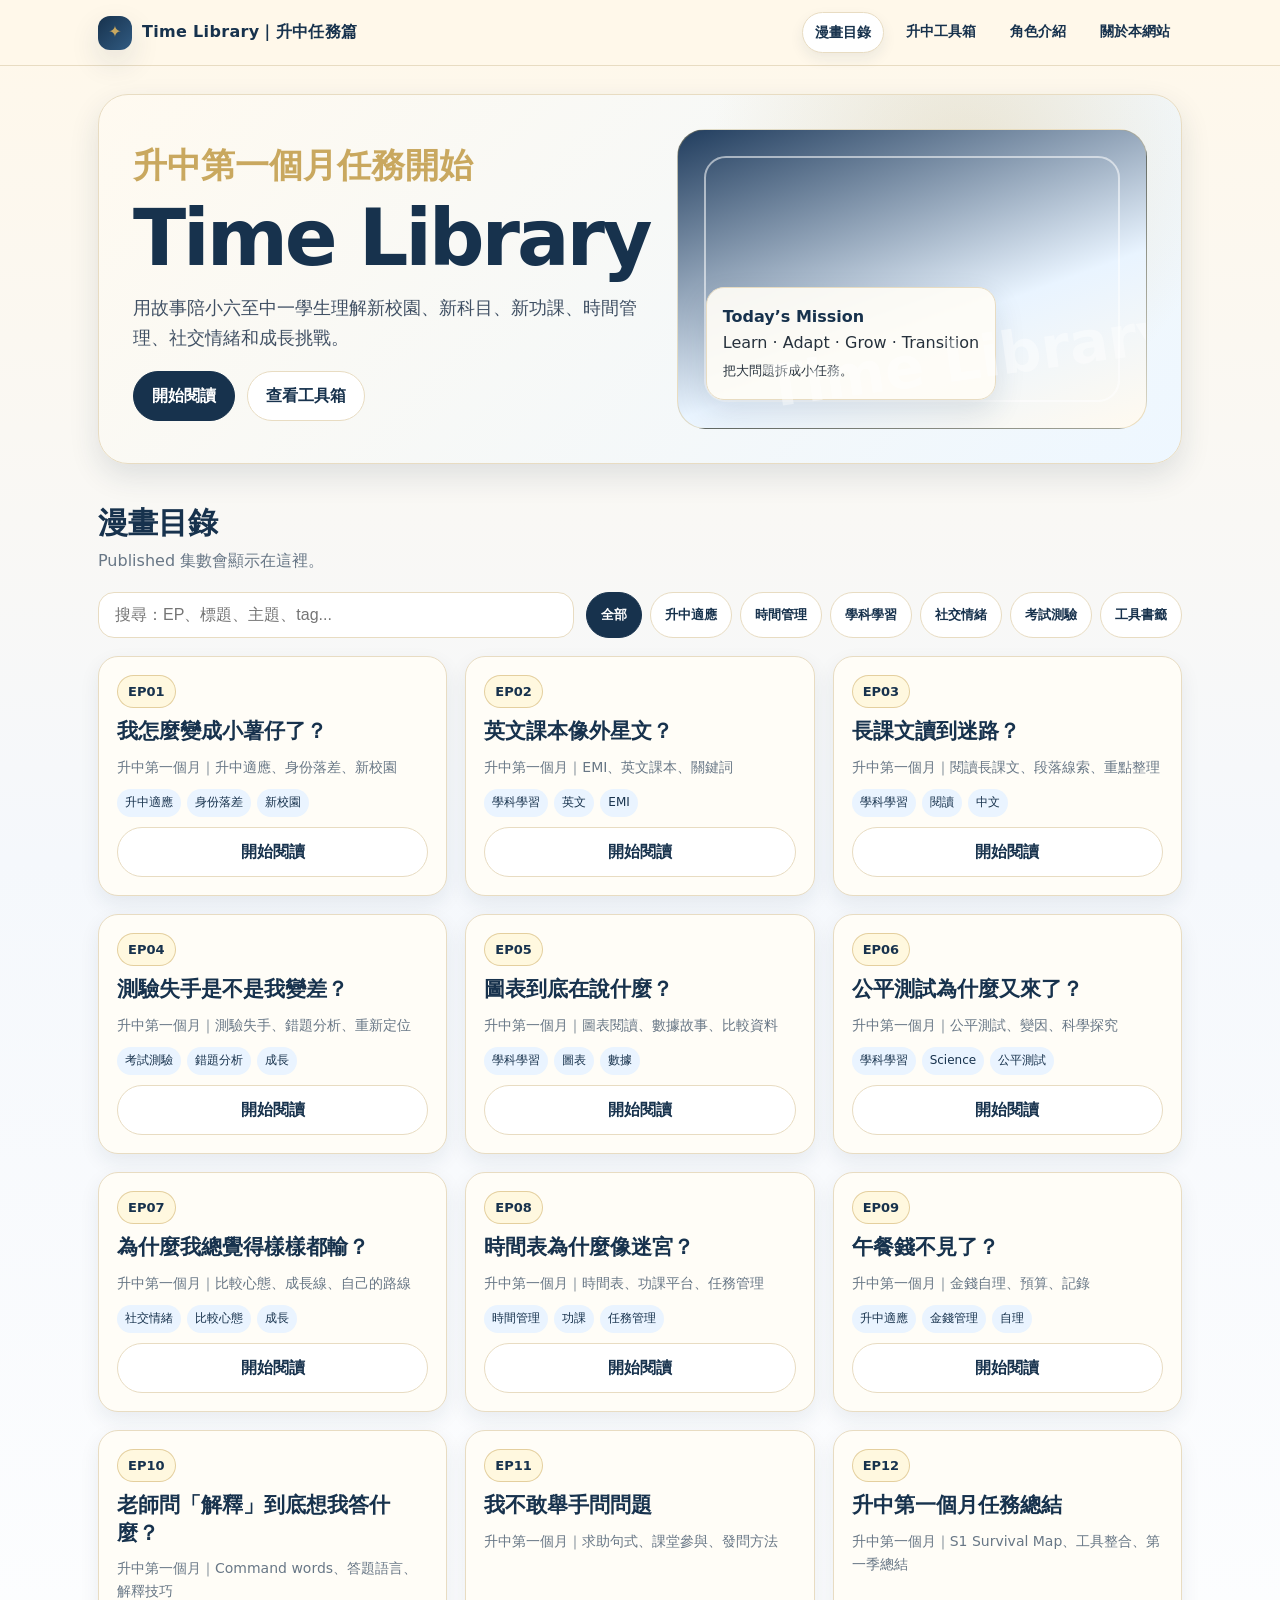
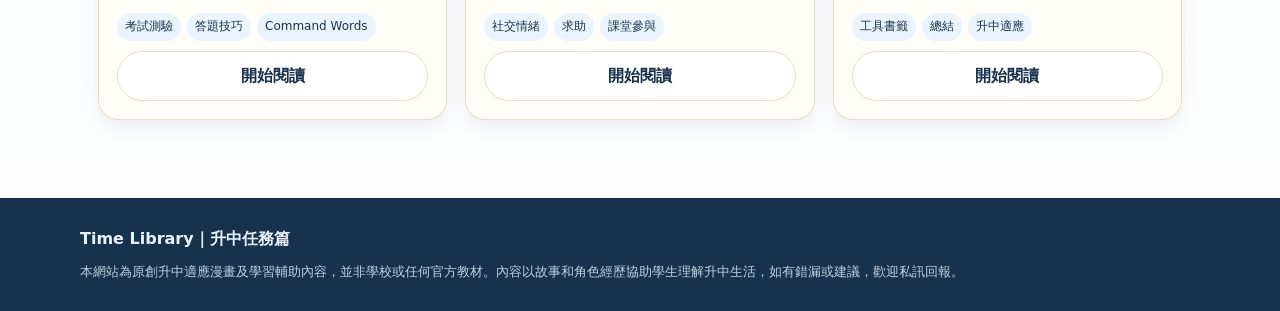
==== index.html @ a130b91a "Initial Time Library website" ====
<!doctype html>
<html lang="zh-Hant">
<head>
  <meta charset="utf-8">
  <meta name="viewport" content="width=device-width, initial-scale=1">
  <title>Time Library｜升中任務篇</title>
  <meta name="description" content="原創升中適應漫畫，用故事陪小六至中一學生理解新校園、新科目、新功課和成長挑戰。">
  <link rel="stylesheet" href="css/style.css">
</head>
<body>
<header class="site-header">
  <nav class="nav">
    <a class="brand" href="index.html"><span class="brand-mark">✦</span><span>Time Library｜升中任務篇</span></a>
    <div class="nav-links">
      <a class="active" href="index.html">漫畫目錄</a>
      <a href="tools.html">升中工具箱</a>
      <a href="characters.html">角色介紹</a>
      <a href="about.html">關於本網站</a>
    </div>
  </nav>
</header>
<main class="container">
  <section class="hero">
    <div>
      <p class="subtitle">升中第一個月任務開始</p>
      <h1>Time Library</h1>
      <p>用故事陪小六至中一學生理解新校園、新科目、新功課、時間管理、社交情緒和成長挑戰。</p>
      <div class="btn-row"><a class="btn" href="#episodes">開始閱讀</a><a class="btn secondary" href="tools.html">查看工具箱</a></div>
    </div>
    <div class="hero-art" aria-label="Time Library banner placeholder">
      <div class="mission-card"><b>Today’s Mission</b><br>Learn · Adapt · Grow · Transition<br><small>把大問題拆成小任務。</small></div>
    </div>
  </section>

  <section id="episodes">
    <div class="section-title">
      <div><h2>漫畫目錄</h2><p>Published 集數會顯示在這裡。</p></div>
    </div>
    <div class="controls">
      <input id="searchInput" class="search" type="search" placeholder="搜尋：EP、標題、主題、tag...">
      <div id="filters" class="filters"></div>
    </div>
    <div id="episodeGrid" class="grid"></div>
  </section>
</main>
<footer class="footer"><div class="footer-inner"><strong>Time Library｜升中任務篇</strong><small>本網站為原創升中適應漫畫及學習輔助內容，並非學校或任何官方教材。內容以故事和角色經歷協助學生理解升中生活，如有錯漏或建議，歡迎私訊回報。</small></div></footer>
<script src="episodes-data.js?v=1"></script>
<script src="js/main.js?v=1"></script>
<script>
const grid = document.getElementById('episodeGrid');
const filters = document.getElementById('filters');
const searchInput = document.getElementById('searchInput');
let activeFilter = '全部';
const filterNames = ['全部','升中適應','時間管理','學科學習','社交情緒','考試測驗','工具書籤'];
function renderFilters(){
  filters.innerHTML = filterNames.map(f => `<button class="filter-btn ${f===activeFilter?'active':''}" data-filter="${f}">${f}</button>`).join('');
}
function matches(ep, q){
  const text = [ep.id, ep.ep, ep.title, ep.topic, ep.season, ep.seasonTitle, ...(ep.tags||[])].join(' ').toLowerCase();
  return text.includes(q.toLowerCase());
}
function render(){
  const q = searchInput.value.trim();
  const list = TL.published().filter(ep => (activeFilter==='全部' || (ep.tags||[]).includes(activeFilter) || ep.type==='tool' && activeFilter==='工具書籤')).filter(ep => !q || matches(ep,q));
  grid.innerHTML = list.map(ep => `
    <a class="card" href="reader.html?ep=${encodeURIComponent(ep.id)}">
      <span class="badge">${ep.ep}</span>
      <h3>${ep.title}</h3>
      <div class="meta">${ep.seasonTitle}｜${ep.topic}</div>
      <div class="tags">${(ep.tags||[]).map(t=>`<span class="tag">${t}</span>`).join('')}</div>
      <span class="btn secondary">開始閱讀</span>
    </a>`).join('') || '<div class="content-card"><p>暫時沒有符合條件的內容。</p></div>';
}
filters.addEventListener('click', e => { if(e.target.matches('.filter-btn')){ activeFilter=e.target.dataset.filter; renderFilters(); render(); }});
searchInput.addEventListener('input', render);
renderFilters(); render();
</script>
</body>
</html>
---- css/style.css ----
:root{
  --navy:#17324d;
  --navy-2:#274968;
  --gold:#c9a85f;
  --cream:#fff8ea;
  --paper:#fffdf7;
  --blue:#eaf4ff;
  --line:#e8dcc2;
  --text:#26313c;
  --muted:#687786;
  --shadow:0 12px 30px rgba(23,50,77,.12);
  --radius:20px;
}
*{box-sizing:border-box}
html{scroll-behavior:smooth}
body{margin:0;font-family:system-ui,-apple-system,BlinkMacSystemFont,"Noto Sans TC","Microsoft JhengHei",sans-serif;background:linear-gradient(180deg,var(--cream),#f5f8fc 45%,#fff);color:var(--text);line-height:1.65}
a{color:inherit;text-decoration:none} img{max-width:100%;display:block}.site-header{position:sticky;top:0;z-index:50;background:rgba(255,248,234,.92);backdrop-filter:blur(12px);border-bottom:1px solid var(--line)}.nav{max-width:1120px;margin:auto;padding:12px 18px;display:flex;align-items:center;gap:18px}.brand{display:flex;align-items:center;gap:10px;font-weight:800;color:var(--navy);letter-spacing:.02em}.brand-mark{width:34px;height:34px;border-radius:12px;background:linear-gradient(135deg,var(--navy),#315b82);color:var(--gold);display:grid;place-items:center;box-shadow:var(--shadow)}.nav-links{margin-left:auto;display:flex;gap:10px;flex-wrap:wrap}.nav-links a{padding:8px 12px;border-radius:999px;color:var(--navy);font-weight:700;font-size:14px}.nav-links a:hover,.nav-links a.active{background:#fff;border:1px solid var(--line);box-shadow:0 6px 14px rgba(23,50,77,.08)}.container{max-width:1120px;margin:auto;padding:28px 18px}.hero{display:grid;grid-template-columns:1.05fr .95fr;gap:24px;align-items:center;padding:34px;border:1px solid var(--line);border-radius:30px;background:radial-gradient(circle at 80% 20%,rgba(201,168,95,.25),transparent 28%),linear-gradient(135deg,#fffaf0,#eef7ff);box-shadow:var(--shadow);overflow:hidden}.hero h1{font-size:clamp(38px,7vw,78px);line-height:.95;margin:8px 0;color:var(--navy);letter-spacing:-.04em}.hero .subtitle{font-size:clamp(20px,3vw,34px);font-weight:800;color:var(--gold);margin:0}.hero p{font-size:18px;color:#405064}.hero-art{min-height:300px;border-radius:28px;border:1px solid rgba(201,168,95,.35);background:linear-gradient(160deg,#213d5e,#e9f4ff 62%,#fffaf0);position:relative;overflow:hidden}.hero-art:before{content:"";position:absolute;inset:26px;border:2px solid rgba(255,255,255,.55);border-radius:22px}.hero-art:after{content:"Time Library";position:absolute;right:-30px;bottom:20px;font-size:58px;font-weight:900;color:rgba(255,255,255,.42);transform:rotate(-8deg)}.mission-card{position:absolute;left:28px;bottom:28px;background:rgba(255,253,247,.92);border:1px solid var(--line);border-radius:18px;padding:16px;box-shadow:var(--shadow);max-width:300px}.mission-card b{color:var(--navy)}.btn-row{display:flex;gap:12px;flex-wrap:wrap;margin-top:18px}.btn{display:inline-flex;align-items:center;justify-content:center;gap:8px;background:var(--navy);color:#fff;border-radius:999px;padding:11px 18px;font-weight:800;border:1px solid var(--navy);cursor:pointer}.btn.secondary{background:#fff;color:var(--navy);border-color:var(--line)}.section-title{display:flex;align-items:end;justify-content:space-between;gap:14px;margin:34px 0 16px}.section-title h2{margin:0;color:var(--navy);font-size:30px}.section-title p{margin:0;color:var(--muted)}.controls{display:grid;grid-template-columns:1fr auto;gap:12px;margin:18px 0}.search{width:100%;padding:13px 16px;border-radius:16px;border:1px solid var(--line);background:#fff;font-size:16px}.filters{display:flex;gap:8px;flex-wrap:wrap}.filter-btn{border:1px solid var(--line);background:#fff;color:var(--navy);border-radius:999px;padding:10px 14px;font-weight:800;cursor:pointer}.filter-btn.active{background:var(--navy);color:#fff;border-color:var(--navy)}.grid{display:grid;grid-template-columns:repeat(3,minmax(0,1fr));gap:18px}.card{background:var(--paper);border:1px solid var(--line);border-radius:var(--radius);padding:18px;box-shadow:0 8px 20px rgba(23,50,77,.08);display:flex;flex-direction:column;gap:10px}.card:hover{transform:translateY(-2px);box-shadow:var(--shadow);transition:.2s}.badge{align-self:flex-start;border:1px solid rgba(201,168,95,.5);background:#fff8df;color:var(--navy);font-weight:900;border-radius:999px;padding:5px 10px;font-size:13px}.card h3{margin:0;color:var(--navy);font-size:21px;line-height:1.3}.meta{color:var(--muted);font-size:14px}.tags{display:flex;gap:6px;flex-wrap:wrap;margin-top:auto}.tag{font-size:12px;background:var(--blue);color:var(--navy);border-radius:999px;padding:4px 8px}.footer{margin-top:50px;padding:28px 18px;background:var(--navy);color:#e9f3ff}.footer-inner{max-width:1120px;margin:auto;display:grid;gap:8px}.footer small{color:#bfd0df}.reader-shell{max-width:980px;margin:auto;padding:24px 18px}.reader-top{display:flex;align-items:center;justify-content:space-between;gap:16px;margin-bottom:16px;flex-wrap:wrap}.reader-title h1{margin:0;color:var(--navy);font-size:26px}.reader-title p{margin:2px 0 0;color:var(--muted)}.reader-controls{display:flex;gap:8px;flex-wrap:wrap}.page-list{display:grid;gap:18px}.comic-page{background:#fff;border:1px solid var(--line);border-radius:18px;box-shadow:var(--shadow);overflow:hidden}.comic-page img{width:100%;height:auto;background:#f0f4f8}.page-caption{padding:10px 14px;color:var(--muted);font-weight:700}.missing-page{min-height:360px;display:grid;place-items:center;text-align:center;padding:30px;background:linear-gradient(135deg,#fffaf0,#eef7ff);color:var(--muted)}.character-grid{display:grid;grid-template-columns:repeat(4,minmax(0,1fr));gap:18px}.character{background:#fff;border:1px solid var(--line);border-radius:var(--radius);padding:18px;box-shadow:0 8px 20px rgba(23,50,77,.08)}.avatar{aspect-ratio:1;border-radius:18px;background:linear-gradient(135deg,#eaf4ff,#fff8df);display:grid;place-items:center;font-size:54px;margin-bottom:12px}.content-card{background:#fff;border:1px solid var(--line);border-radius:var(--radius);padding:24px;box-shadow:var(--shadow);margin:18px 0}.content-card h2,.content-card h3{color:var(--navy)}.notice{border-left:5px solid var(--gold);background:#fff8df;padding:14px 16px;border-radius:14px;color:#4d3f22}.tool-list{display:grid;grid-template-columns:repeat(2,minmax(0,1fr));gap:16px}.tool-item{background:#fff;border:1px solid var(--line);border-radius:18px;padding:18px;box-shadow:0 8px 20px rgba(23,50,77,.08)}
@media(max-width:800px){.hero{grid-template-columns:1fr;padding:22px}.grid{grid-template-columns:1fr}.controls{grid-template-columns:1fr}.character-grid{grid-template-columns:1fr 1fr}.tool-list{grid-template-columns:1fr}.nav{align-items:flex-start;flex-direction:column}.nav-links{margin-left:0}.hero-art{min-height:240px}.reader-top{align-items:flex-start}}
@media(max-width:480px){.character-grid{grid-template-columns:1fr}.hero h1{font-size:42px}.container{padding:20px 14px}.reader-shell{padding:16px 10px}.card{padding:15px}}
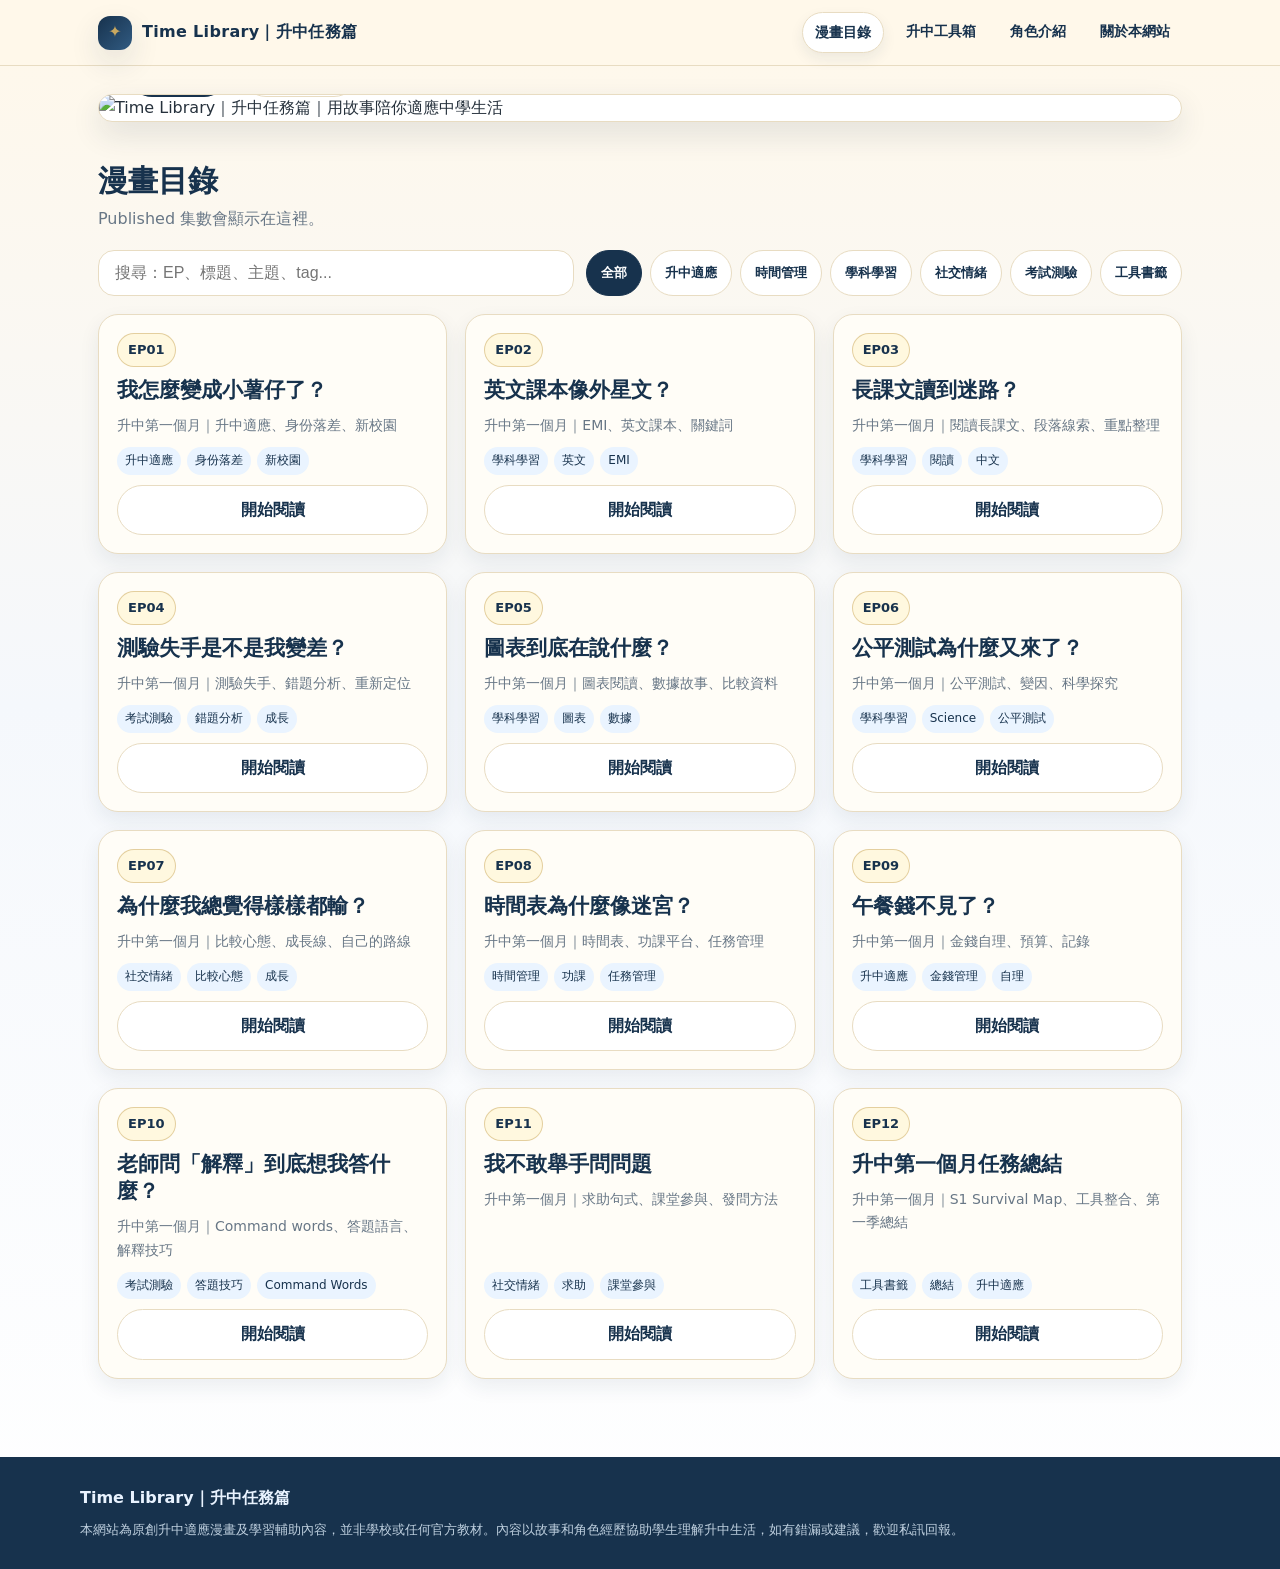
==== commit 147c901c: "Update homepage banner" ====
--- a/index.html
+++ b/index.html
@@ -5,7 +5,7 @@
   <meta name="viewport" content="width=device-width, initial-scale=1">
   <title>Time Library｜升中任務篇</title>
   <meta name="description" content="原創升中適應漫畫，用故事陪小六至中一學生理解新校園、新科目、新功課和成長挑戰。">
-  <link rel="stylesheet" href="css/style.css">
+  <link rel="stylesheet" href="css/style.css?v=2">
 </head>
 <body>
 <header class="site-header">
@@ -20,15 +20,14 @@
   </nav>
 </header>
 <main class="container">
-  <section class="hero">
-    <div>
-      <p class="subtitle">升中第一個月任務開始</p>
-      <h1>Time Library</h1>
-      <p>用故事陪小六至中一學生理解新校園、新科目、新功課、時間管理、社交情緒和成長挑戰。</p>
-      <div class="btn-row"><a class="btn" href="#episodes">開始閱讀</a><a class="btn secondary" href="tools.html">查看工具箱</a></div>
-    </div>
-    <div class="hero-art" aria-label="Time Library banner placeholder">
-      <div class="mission-card"><b>Today’s Mission</b><br>Learn · Adapt · Grow · Transition<br><small>把大問題拆成小任務。</small></div>
+  <section class="hero-banner" aria-label="Time Library｜升中任務篇 homepage banner">
+    <picture>
+      <source media="(max-width: 768px)" srcset="images/banner-mobile.png">
+      <img src="images/banner-desktop.png" alt="Time Library｜升中任務篇｜用故事陪你適應中學生活">
+    </picture>
+    <div class="hero-banner-actions">
+      <a class="btn" href="#episodes">開始閱讀</a>
+      <a class="btn secondary" href="tools.html">查看工具箱</a>
     </div>
   </section>
 
--- a/css/style.css
+++ b/css/style.css
@@ -18,3 +18,69 @@
 a{color:inherit;text-decoration:none} img{max-width:100%;display:block}.site-header{position:sticky;top:0;z-index:50;background:rgba(255,248,234,.92);backdrop-filter:blur(12px);border-bottom:1px solid var(--line)}.nav{max-width:1120px;margin:auto;padding:12px 18px;display:flex;align-items:center;gap:18px}.brand{display:flex;align-items:center;gap:10px;font-weight:800;color:var(--navy);letter-spacing:.02em}.brand-mark{width:34px;height:34px;border-radius:12px;background:linear-gradient(135deg,var(--navy),#315b82);color:var(--gold);display:grid;place-items:center;box-shadow:var(--shadow)}.nav-links{margin-left:auto;display:flex;gap:10px;flex-wrap:wrap}.nav-links a{padding:8px 12px;border-radius:999px;color:var(--navy);font-weight:700;font-size:14px}.nav-links a:hover,.nav-links a.active{background:#fff;border:1px solid var(--line);box-shadow:0 6px 14px rgba(23,50,77,.08)}.container{max-width:1120px;margin:auto;padding:28px 18px}.hero{display:grid;grid-template-columns:1.05fr .95fr;gap:24px;align-items:center;padding:34px;border:1px solid var(--line);border-radius:30px;background:radial-gradient(circle at 80% 20%,rgba(201,168,95,.25),transparent 28%),linear-gradient(135deg,#fffaf0,#eef7ff);box-shadow:var(--shadow);overflow:hidden}.hero h1{font-size:clamp(38px,7vw,78px);line-height:.95;margin:8px 0;color:var(--navy);letter-spacing:-.04em}.hero .subtitle{font-size:clamp(20px,3vw,34px);font-weight:800;color:var(--gold);margin:0}.hero p{font-size:18px;color:#405064}.hero-art{min-height:300px;border-radius:28px;border:1px solid rgba(201,168,95,.35);background:linear-gradient(160deg,#213d5e,#e9f4ff 62%,#fffaf0);position:relative;overflow:hidden}.hero-art:before{content:"";position:absolute;inset:26px;border:2px solid rgba(255,255,255,.55);border-radius:22px}.hero-art:after{content:"Time Library";position:absolute;right:-30px;bottom:20px;font-size:58px;font-weight:900;color:rgba(255,255,255,.42);transform:rotate(-8deg)}.mission-card{position:absolute;left:28px;bottom:28px;background:rgba(255,253,247,.92);border:1px solid var(--line);border-radius:18px;padding:16px;box-shadow:var(--shadow);max-width:300px}.mission-card b{color:var(--navy)}.btn-row{display:flex;gap:12px;flex-wrap:wrap;margin-top:18px}.btn{display:inline-flex;align-items:center;justify-content:center;gap:8px;background:var(--navy);color:#fff;border-radius:999px;padding:11px 18px;font-weight:800;border:1px solid var(--navy);cursor:pointer}.btn.secondary{background:#fff;color:var(--navy);border-color:var(--line)}.section-title{display:flex;align-items:end;justify-content:space-between;gap:14px;margin:34px 0 16px}.section-title h2{margin:0;color:var(--navy);font-size:30px}.section-title p{margin:0;color:var(--muted)}.controls{display:grid;grid-template-columns:1fr auto;gap:12px;margin:18px 0}.search{width:100%;padding:13px 16px;border-radius:16px;border:1px solid var(--line);background:#fff;font-size:16px}.filters{display:flex;gap:8px;flex-wrap:wrap}.filter-btn{border:1px solid var(--line);background:#fff;color:var(--navy);border-radius:999px;padding:10px 14px;font-weight:800;cursor:pointer}.filter-btn.active{background:var(--navy);color:#fff;border-color:var(--navy)}.grid{display:grid;grid-template-columns:repeat(3,minmax(0,1fr));gap:18px}.card{background:var(--paper);border:1px solid var(--line);border-radius:var(--radius);padding:18px;box-shadow:0 8px 20px rgba(23,50,77,.08);display:flex;flex-direction:column;gap:10px}.card:hover{transform:translateY(-2px);box-shadow:var(--shadow);transition:.2s}.badge{align-self:flex-start;border:1px solid rgba(201,168,95,.5);background:#fff8df;color:var(--navy);font-weight:900;border-radius:999px;padding:5px 10px;font-size:13px}.card h3{margin:0;color:var(--navy);font-size:21px;line-height:1.3}.meta{color:var(--muted);font-size:14px}.tags{display:flex;gap:6px;flex-wrap:wrap;margin-top:auto}.tag{font-size:12px;background:var(--blue);color:var(--navy);border-radius:999px;padding:4px 8px}.footer{margin-top:50px;padding:28px 18px;background:var(--navy);color:#e9f3ff}.footer-inner{max-width:1120px;margin:auto;display:grid;gap:8px}.footer small{color:#bfd0df}.reader-shell{max-width:980px;margin:auto;padding:24px 18px}.reader-top{display:flex;align-items:center;justify-content:space-between;gap:16px;margin-bottom:16px;flex-wrap:wrap}.reader-title h1{margin:0;color:var(--navy);font-size:26px}.reader-title p{margin:2px 0 0;color:var(--muted)}.reader-controls{display:flex;gap:8px;flex-wrap:wrap}.page-list{display:grid;gap:18px}.comic-page{background:#fff;border:1px solid var(--line);border-radius:18px;box-shadow:var(--shadow);overflow:hidden}.comic-page img{width:100%;height:auto;background:#f0f4f8}.page-caption{padding:10px 14px;color:var(--muted);font-weight:700}.missing-page{min-height:360px;display:grid;place-items:center;text-align:center;padding:30px;background:linear-gradient(135deg,#fffaf0,#eef7ff);color:var(--muted)}.character-grid{display:grid;grid-template-columns:repeat(4,minmax(0,1fr));gap:18px}.character{background:#fff;border:1px solid var(--line);border-radius:var(--radius);padding:18px;box-shadow:0 8px 20px rgba(23,50,77,.08)}.avatar{aspect-ratio:1;border-radius:18px;background:linear-gradient(135deg,#eaf4ff,#fff8df);display:grid;place-items:center;font-size:54px;margin-bottom:12px}.content-card{background:#fff;border:1px solid var(--line);border-radius:var(--radius);padding:24px;box-shadow:var(--shadow);margin:18px 0}.content-card h2,.content-card h3{color:var(--navy)}.notice{border-left:5px solid var(--gold);background:#fff8df;padding:14px 16px;border-radius:14px;color:#4d3f22}.tool-list{display:grid;grid-template-columns:repeat(2,minmax(0,1fr));gap:16px}.tool-item{background:#fff;border:1px solid var(--line);border-radius:18px;padding:18px;box-shadow:0 8px 20px rgba(23,50,77,.08)}
 @media(max-width:800px){.hero{grid-template-columns:1fr;padding:22px}.grid{grid-template-columns:1fr}.controls{grid-template-columns:1fr}.character-grid{grid-template-columns:1fr 1fr}.tool-list{grid-template-columns:1fr}.nav{align-items:flex-start;flex-direction:column}.nav-links{margin-left:0}.hero-art{min-height:240px}.reader-top{align-items:flex-start}}
 @media(max-width:480px){.character-grid{grid-template-columns:1fr}.hero h1{font-size:42px}.container{padding:20px 14px}.reader-shell{padding:16px 10px}.card{padding:15px}}
+
+
+/* Homepage image banner update */
+.hero-banner{
+  position:relative;
+  border-radius:30px;
+  overflow:hidden;
+  border:1px solid var(--line);
+  background:#fff;
+  box-shadow:var(--shadow);
+  margin-bottom:28px;
+}
+.hero-banner picture,
+.hero-banner img{
+  display:block;
+  width:100%;
+}
+.hero-banner img{
+  height:auto;
+  object-fit:cover;
+}
+.hero-banner-actions{
+  position:absolute;
+  left:28px;
+  bottom:24px;
+  display:flex;
+  gap:12px;
+  flex-wrap:wrap;
+  z-index:2;
+}
+.hero-banner-actions .btn.secondary{
+  background:rgba(255,255,255,.92);
+  backdrop-filter:blur(8px);
+}
+
+@media(max-width:800px){
+  .hero-banner{
+    border-radius:24px;
+    margin:8px 0 26px;
+  }
+  .hero-banner img{
+    aspect-ratio:4/5;
+    object-fit:cover;
+    object-position:center;
+  }
+  .hero-banner-actions{
+    left:16px;
+    right:16px;
+    bottom:16px;
+  }
+  .hero-banner-actions .btn{
+    flex:1 1 130px;
+    min-height:44px;
+  }
+}
+
+@media(max-width:480px){
+  .hero-banner{
+    border-radius:20px;
+  }
+  .hero-banner-actions{
+    position:static;
+    padding:12px;
+    background:linear-gradient(180deg,#fffaf0,#ffffff);
+  }
+}
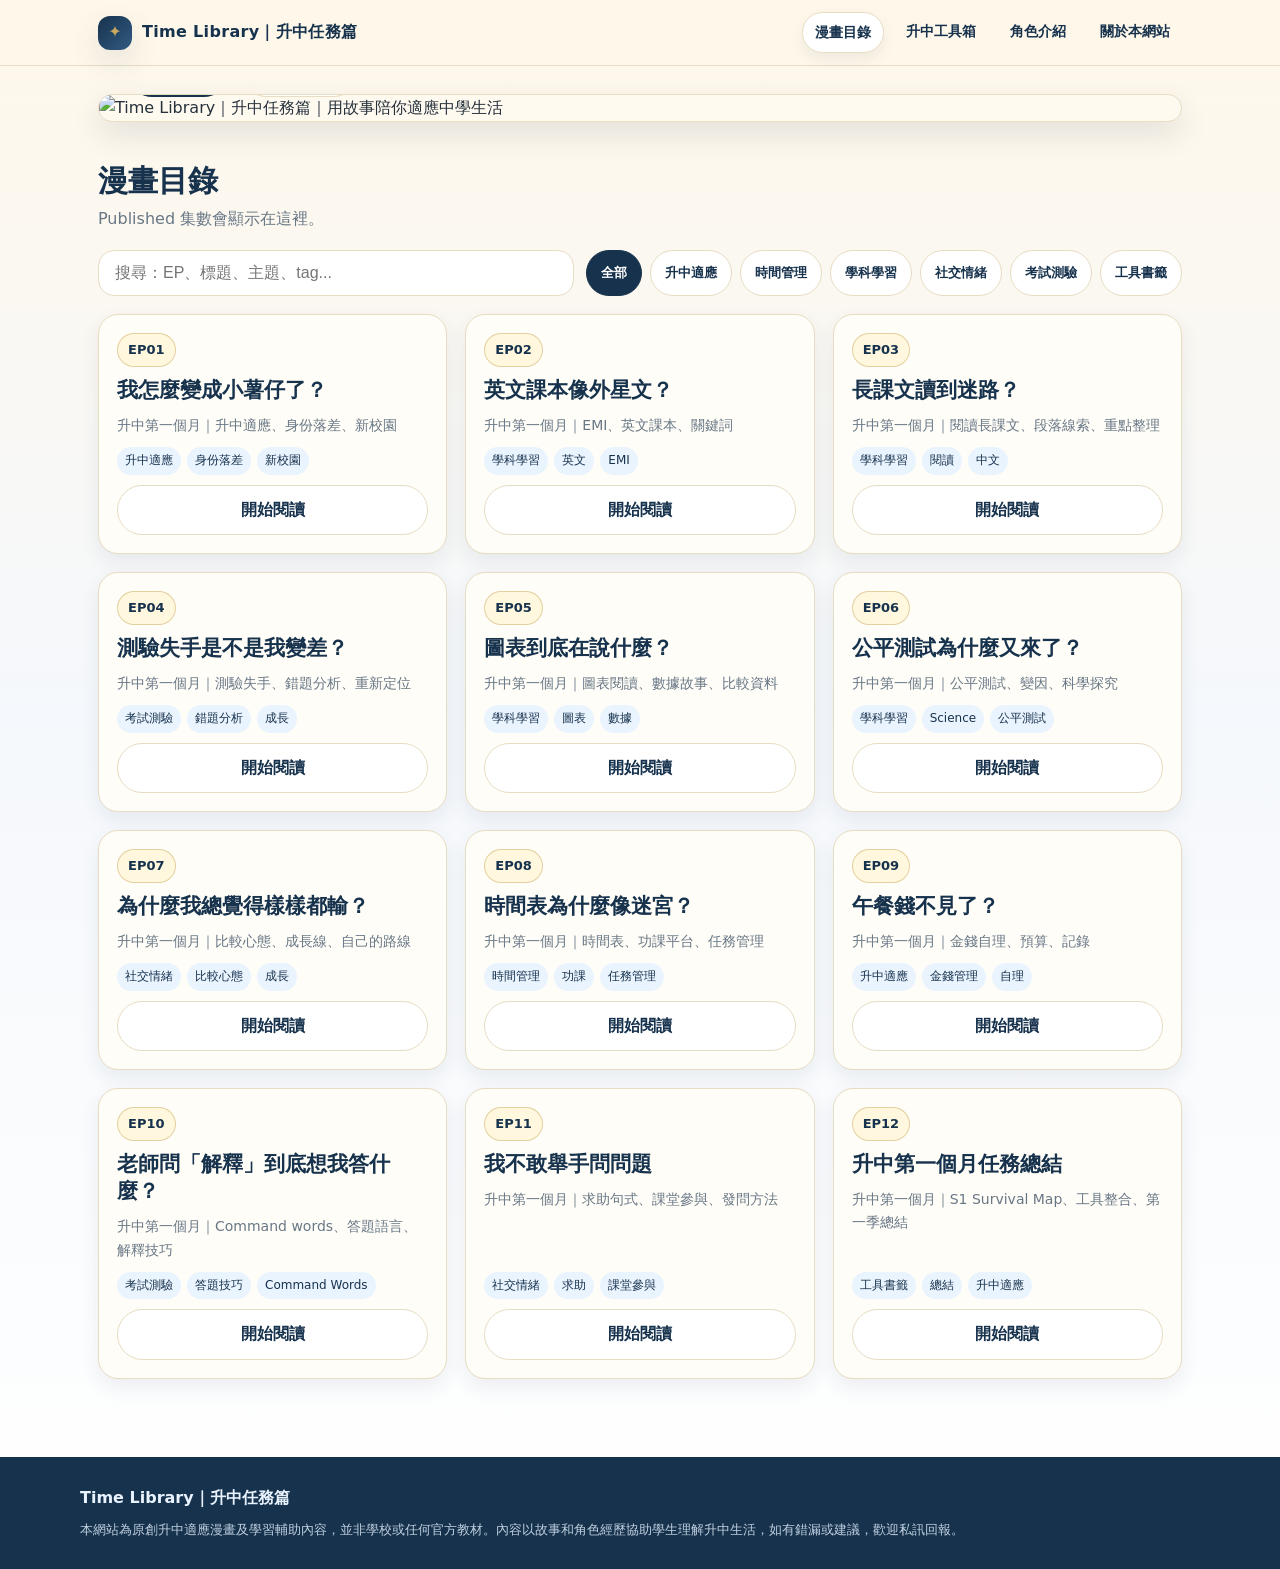
==== commit 67912a0e: "Fix mobile hero spacing" ====
--- a/index.html
+++ b/index.html
@@ -5,7 +5,7 @@
   <meta name="viewport" content="width=device-width, initial-scale=1">
   <title>Time Library｜升中任務篇</title>
   <meta name="description" content="原創升中適應漫畫，用故事陪小六至中一學生理解新校園、新科目、新功課和成長挑戰。">
-  <link rel="stylesheet" href="css/style.css?v=2">
+  <link rel="stylesheet" href="css/style.css?v=5">
 </head>
 <body>
 <header class="site-header">
@@ -22,8 +22,8 @@
 <main class="container">
   <section class="hero-banner" aria-label="Time Library｜升中任務篇 homepage banner">
     <picture>
-      <source media="(max-width: 768px)" srcset="images/banner-mobile.png">
-      <img src="images/banner-desktop.png" alt="Time Library｜升中任務篇｜用故事陪你適應中學生活">
+      <source media="(max-width: 768px)" srcset="images/banner-mobile.png?v=5">
+      <img src="images/banner-desktop.png?v=5" alt="Time Library｜升中任務篇｜用故事陪你適應中學生活">
     </picture>
     <div class="hero-banner-actions">
       <a class="btn" href="#episodes">開始閱讀</a>
--- a/css/style.css
+++ b/css/style.css
@@ -20,13 +20,14 @@
 @media(max-width:480px){.character-grid{grid-template-columns:1fr}.hero h1{font-size:42px}.container{padding:20px 14px}.reader-shell{padding:16px 10px}.card{padding:15px}}
 
 
-/* Homepage image banner update */
+
+/* Homepage image banner update v5: mobile compact no blank gap */
 .hero-banner{
   position:relative;
   border-radius:30px;
   overflow:hidden;
   border:1px solid var(--line);
-  background:#fff;
+  background:#fffaf0;
   box-shadow:var(--shadow);
   margin-bottom:28px;
 }
@@ -37,7 +38,7 @@
 }
 .hero-banner img{
   height:auto;
-  object-fit:cover;
+  object-fit:contain;
 }
 .hero-banner-actions{
   position:absolute;
@@ -57,16 +58,20 @@
   .hero-banner{
     border-radius:24px;
     margin:8px 0 26px;
+    background:#fffaf0;
   }
   .hero-banner img{
-    aspect-ratio:4/5;
-    object-fit:cover;
-    object-position:center;
+    width:100%;
+    height:auto;
+    max-height:none;
+    object-fit:contain;
+    object-position:center center;
   }
   .hero-banner-actions{
-    left:16px;
-    right:16px;
-    bottom:16px;
+    position:static;
+    padding:12px;
+    background:linear-gradient(180deg,#fffaf0,#ffffff);
+    border-top:1px solid var(--line);
   }
   .hero-banner-actions .btn{
     flex:1 1 130px;
@@ -78,9 +83,4 @@
   .hero-banner{
     border-radius:20px;
   }
-  .hero-banner-actions{
-    position:static;
-    padding:12px;
-    background:linear-gradient(180deg,#fffaf0,#ffffff);
-  }
 }
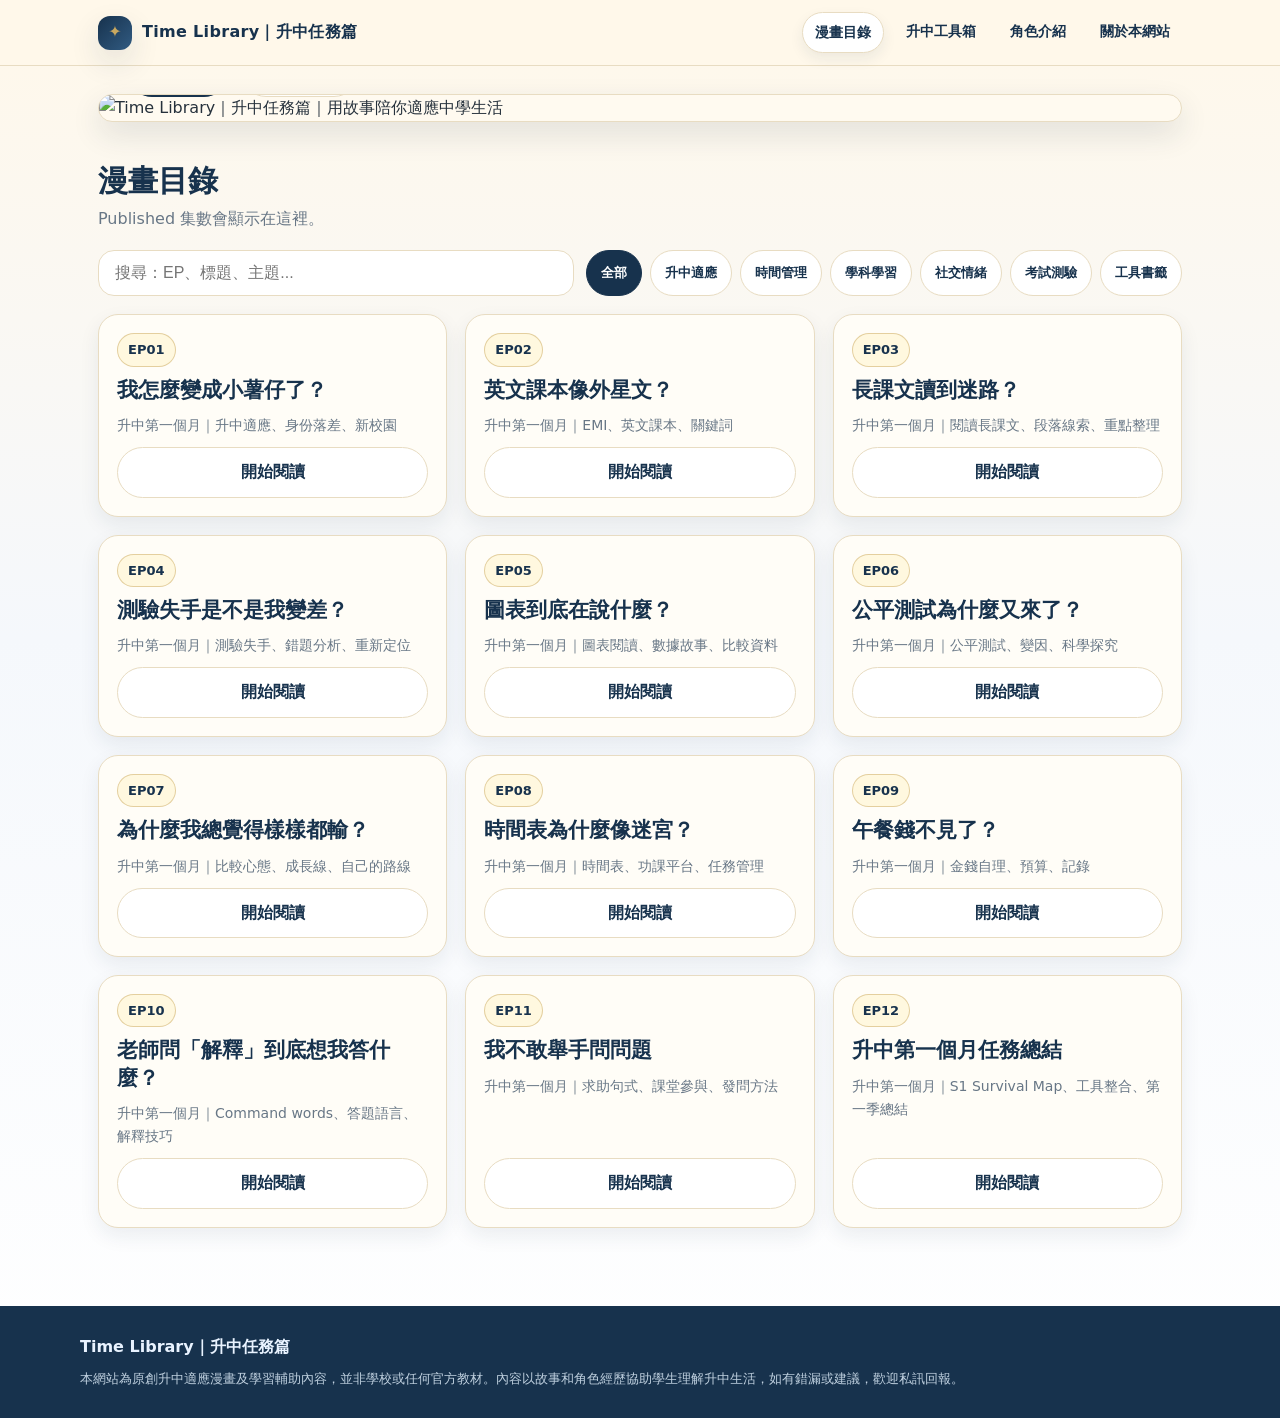
==== commit 6a27d583: "cancel filter tab" ====
--- a/index.html
+++ b/index.html
@@ -5,7 +5,7 @@
   <meta name="viewport" content="width=device-width, initial-scale=1">
   <title>Time Library｜升中任務篇</title>
   <meta name="description" content="原創升中適應漫畫，用故事陪小六至中一學生理解新校園、新科目、新功課和成長挑戰。">
-  <link rel="stylesheet" href="css/style.css?v=5">
+  <link rel="stylesheet" href="css/style.css?v=6">
 </head>
 <body>
 <header class="site-header">
@@ -22,8 +22,8 @@
 <main class="container">
   <section class="hero-banner" aria-label="Time Library｜升中任務篇 homepage banner">
     <picture>
-      <source media="(max-width: 768px)" srcset="images/banner-mobile.png?v=5">
-      <img src="images/banner-desktop.png?v=5" alt="Time Library｜升中任務篇｜用故事陪你適應中學生活">
+      <source media="(max-width: 768px)" srcset="images/banner-mobile.png?v=6">
+      <img src="images/banner-desktop.png?v=6" alt="Time Library｜升中任務篇｜用故事陪你適應中學生活">
     </picture>
     <div class="hero-banner-actions">
       <a class="btn" href="#episodes">開始閱讀</a>
@@ -36,15 +36,15 @@
       <div><h2>漫畫目錄</h2><p>Published 集數會顯示在這裡。</p></div>
     </div>
     <div class="controls">
-      <input id="searchInput" class="search" type="search" placeholder="搜尋：EP、標題、主題、tag...">
+      <input id="searchInput" class="search" type="search" placeholder="搜尋：EP、標題、主題...">
       <div id="filters" class="filters"></div>
     </div>
     <div id="episodeGrid" class="grid"></div>
   </section>
 </main>
 <footer class="footer"><div class="footer-inner"><strong>Time Library｜升中任務篇</strong><small>本網站為原創升中適應漫畫及學習輔助內容，並非學校或任何官方教材。內容以故事和角色經歷協助學生理解升中生活，如有錯漏或建議，歡迎私訊回報。</small></div></footer>
-<script src="episodes-data.js?v=1"></script>
-<script src="js/main.js?v=1"></script>
+<script src="episodes-data.js?v=6"></script>
+<script src="js/main.js?v=6"></script>
 <script>
 const grid = document.getElementById('episodeGrid');
 const filters = document.getElementById('filters');
@@ -66,7 +66,6 @@
       <span class="badge">${ep.ep}</span>
       <h3>${ep.title}</h3>
       <div class="meta">${ep.seasonTitle}｜${ep.topic}</div>
-      <div class="tags">${(ep.tags||[]).map(t=>`<span class="tag">${t}</span>`).join('')}</div>
       <span class="btn secondary">開始閱讀</span>
     </a>`).join('') || '<div class="content-card"><p>暫時沒有符合條件的內容。</p></div>';
 }
--- a/css/style.css
+++ b/css/style.css
@@ -84,3 +84,71 @@
     border-radius:20px;
   }
 }
+
+
+/* Reader episode navigation + cleaner episode cards v6 */
+.card .btn.secondary{
+  margin-top:auto;
+}
+.episode-nav{
+  display:flex;
+  justify-content:center;
+  align-items:center;
+  gap:10px;
+  flex-wrap:wrap;
+}
+.reader-top{
+  background:rgba(255,253,247,.78);
+  border:1px solid var(--line);
+  border-radius:22px;
+  padding:18px;
+  box-shadow:0 8px 20px rgba(23,50,77,.06);
+}
+.reader-title{
+  display:grid;
+  gap:6px;
+}
+.reader-title .badge{
+  width:max-content;
+}
+.btn.disabled{
+  opacity:.45;
+  pointer-events:none;
+  cursor:not-allowed;
+}
+.reader-bottom-nav{
+  display:flex;
+  justify-content:center;
+  align-items:center;
+  gap:12px;
+  flex-wrap:wrap;
+  padding:18px 0 4px;
+}
+.reader-bottom-nav .episode-nav{
+  flex:1 1 auto;
+}
+.top-caption{
+  border-bottom:1px solid var(--line);
+  background:#fffaf0;
+}
+
+@media(max-width:800px){
+  .reader-top{
+    display:grid;
+    gap:14px;
+  }
+  .episode-nav{
+    width:100%;
+  }
+  .episode-nav .btn,
+  .episode-nav .btn.disabled{
+    flex:1 1 100px;
+    min-height:42px;
+    padding-left:12px;
+    padding-right:12px;
+    font-size:14px;
+  }
+  .reader-bottom-nav > .btn{
+    width:100%;
+  }
+}
